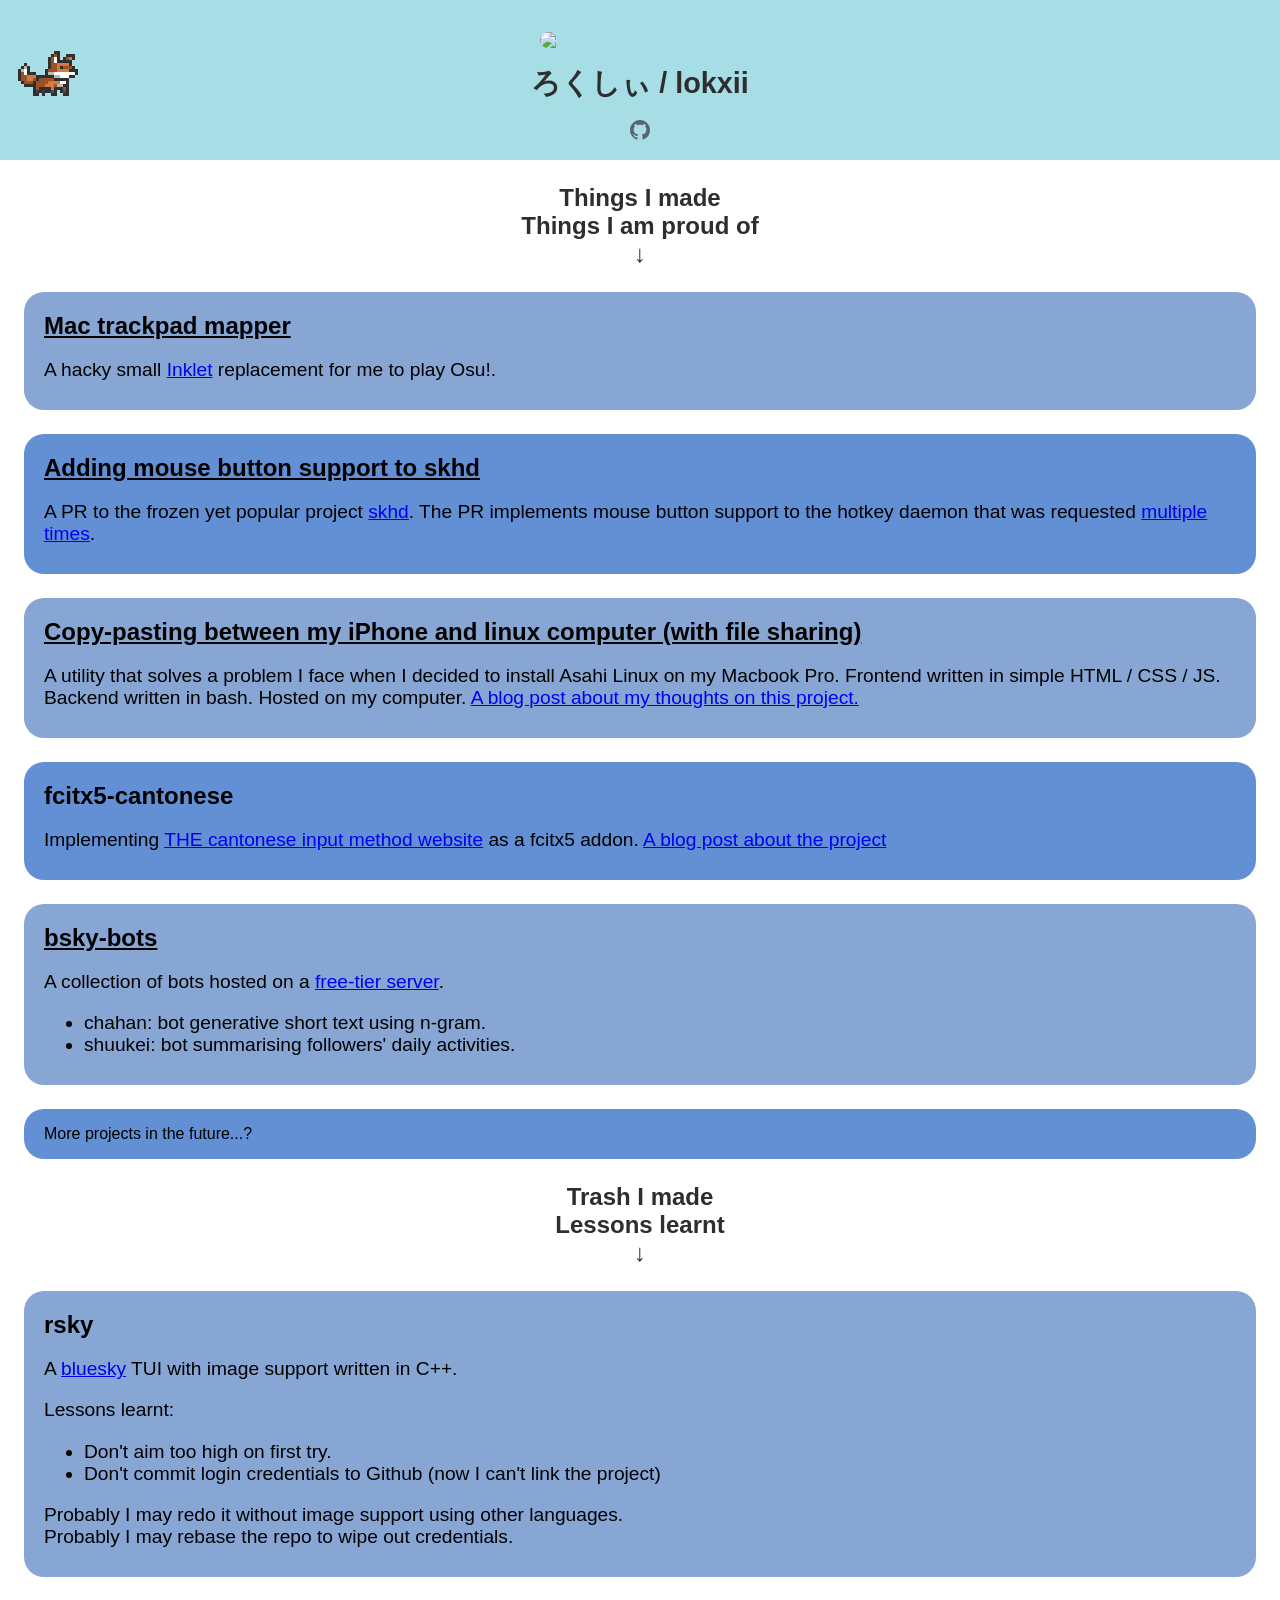
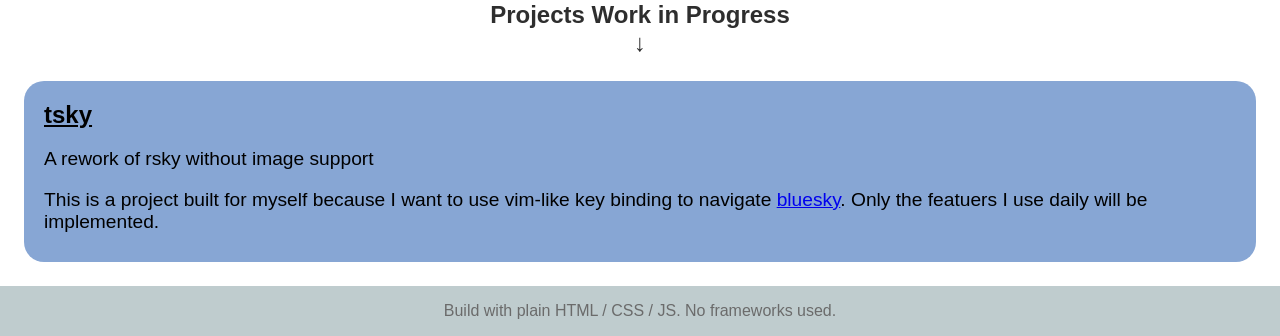
==== index.html @ e447f25f "Add tsky link" ====
<!DOCTYPE html>
<html>
    <head>
        <title>ろくしぃ / lokxii</title>
        <meta property="og:title" content="lokxii">
        <meta property="og:type" content="website">
        <meta property="og:description" content="lokxii's list of projects">
        <meta property="og:image" content="https://cdn.bsky.app/img/avatar/plain/did:plc:p7gnw6dyxzd2m5tmy7ucpiut/bafkreicsuh2fsib3nonn4drvjouxgmm6efewjtec6oaddzeaejnb7xpefa@jpeg">
        <meta property="og:image:alt" content="lokxii">
        <meta property="og:image:width" content="1000">
        <meta property="og:image:height" content="1000">
        <link rel="icon" href="https://cdn.bsky.app/img/avatar/plain/did:plc:p7gnw6dyxzd2m5tmy7ucpiut/bafkreicsuh2fsib3nonn4drvjouxgmm6efewjtec6oaddzeaejnb7xpefa@jpeg">
        <style>
        body {
            font-family: 'Hiragino Kaku Gothic ProN', 'ヒラギノ角ゴ ProN W3', sans-serif;
            margin: 0;
        }
        .fox-animation {
            position: fixed;
            top: 0;
            left: 0;
            z-index: 1;
        }
        .top-container {
            background: #a7dee5;
            text-align: center;
            position: relative;
            padding: 1em 1em;
        }
        .top-container > img {
            border-radius: 500rem;
            display: block;
            width: 200px;
            margin: 1em;
            margin-left: auto;
            margin-right: auto;
        }
        .top-container-name {
            margin: 0;
            font-size: 1.8em;
            font-weight: bold;
            color: #2E2E2E;
        }
        .top-container-name > p {
            margin: 0;
        }
        .top-container-link-icons {
            padding-top: 1em;
        }

        .main-container {
            margin: 0;
        }
        .main-container-title {
            text-align: center;
            font-size: 1.5em;
            font-weight: bold;
            margin: 1em;
            padding-bottom: 0;
            color: #2E2E2E;
        }
        .main-container-projects-container {
            background: #87A6D4;
            border-radius: 1.25em;
            margin: 1.5em;
        }
        .main-container-projects-container-alt {
            background: #6390D4;
            border-radius: 1.25em;
            margin: 1.5em;
        }
        .main-container-projects-container-name {
            font-size: 1.5em;
            font-weight: bold;
            padding: 20px;
            padding-bottom: 0;
        }
        .main-container-projects-container-name > a {
            color: black;
        }
        .main-container-projects-container-content {
            font-size: 1.2em;
            padding-left: 20px;
            padding-bottom: 0.5em;
        }

        .main-container-projects-last {
            padding: 1em;
            padding-left: 20px;
        }

        .bottom-container {
            background: #BFCCCE;
            text-align: center;
            position: relative;
            padding: 1em 1em;
        }
        .bottom-container-content {
            color: #6B6B6B;
        }
        </style>
    </head>

    <body>
        <canvas width="96" height="96" class="fox-animation"></canvas>
        <div class="top-container">
            <img src="https://cdn.bsky.app/img/avatar/plain/did:plc:p7gnw6dyxzd2m5tmy7ucpiut/bafkreicsuh2fsib3nonn4drvjouxgmm6efewjtec6oaddzeaejnb7xpefa@jpeg">
            <div class="top-container-name"><p>ろくしぃ / lokxii</p></div>
            <div class="top-container-link-icons">
                <a href="https://github.com/lokxii">
                    <svg xmlns="http://www.w3.org/2000/svg" height="20" viewBox="0 0 16 16" width="20" aria-hidden="true">
                        <path fill="#59636e" d="M8 0C3.58 0 0 3.58 0 8c0 3.54 2.29 6.53 5.47 7.59.4.07.55-.17.55-.38 0-.19-.01-.82-.01-1.49-2.01.37-2.53-.49-2.69-.94-.09-.23-.48-.94-.82-1.13-.28-.15-.68-.52-.01-.53.63-.01 1.08.58 1.23.82.72 1.21 1.87.87 2.33.66.07-.52.28-.87.51-1.07-1.78-.2-3.64-.89-3.64-3.95 0-.87.31-1.59.82-2.15-.08-.2-.36-1.02.08-2.12 0 0 .67-.21 2.2.82.64-.18 1.32-.27 2-.27.68 0 1.36.09 2 .27 1.53-1.04 2.2-.82 2.2-.82.44 1.1.16 1.92.08 2.12.51.56.82 1.27.82 2.15 0 3.07-1.87 3.75-3.65 3.95.29.25.54.73.54 1.48 0 1.07-.01 1.93-.01 2.2 0 .21.15.46.55.38A8.013 8.013 0 0016 8c0-4.42-3.58-8-8-8z"></path>
                    </svg>
                </a>
            </div>
        </div>
        <div class="main-container">
            <div class="main-container-title">Things I made<br>Things I am proud of<br>↓</div>
            <div class="main-container-projects">

                <div class="main-container-projects-container">
                    <div class="main-container-projects-container-name">
                        <a href="https://github.com/lokxii/Mac-trackpad-mapper">
                            Mac trackpad mapper
                        </a>
                    </div>
                    <div class="main-container-projects-container-content">
                        <p>
                            A hacky small <a href="https://tenonedesign.com/inklet.php">Inklet</a> replacement for me to play Osu!.
                        </p>
                    </div>
                </div>

                <div class="main-container-projects-container-alt">
                    <div class="main-container-projects-container-name">
                        <a href="https://github.com/koekeishiya/skhd/pull/269">
                            Adding mouse button support to skhd
                        </a>
                    </div>
                    <div class="main-container-projects-container-content">
                        <p>
                            A PR to the frozen yet popular project <a href="https://github.com/koekeishiya/skhd">skhd</a>. The PR implements mouse button support to the hotkey daemon that was requested <a href="https://github.com/koekeishiya/skhd/issues/195">multiple</a> <a href="https://github.com/koekeishiya/skhd/issues/245">times</a>.
                        </p>
                    </div>
                </div>

                <div class="main-container-projects-container">
                    <div class="main-container-projects-container-name">
                        <a href="https://github.com/lokxii/clipboard-server">
                            Copy-pasting between my iPhone and linux computer (with file sharing)
                        </a>
                    </div>
                    <div class="main-container-projects-container-content">
                        <p>
                            A utility that solves a problem I face when I decided to install Asahi Linux on my Macbook Pro. Frontend written in simple HTML / CSS / JS. Backend written in bash. Hosted on my computer. <a href="https://whtwnd.com/lokxii.bsky.social/entries/HTTP%20server%20in%20bash">A blog post about my thoughts on this project.</a>
                        </p>
                    </div>
                </div>

                <div class="main-container-projects-container-alt">
                    <div class="main-container-projects-container-name">
                        fcitx5-cantonese
                    </div>
                    <div class="main-container-projects-container-content">
                        <p>
                            Implementing <a href="https://www.cantoneseinput.com/?lang=en">THE cantonese input method website</a> as a fcitx5 addon.
                            <a href="https://whtwnd.com/lokxii.bsky.social/entries/Writing%20a%20Cantonese%20input%20method%20add-on%20for%20fcitx5">
                                A blog post about the project
                            </a>
                        </p>
                    </div>
                </div>

                <div class="main-container-projects-container">
                    <div class="main-container-projects-container-name">
                        <a href="https://github.com/lokxii/bsky_bots">
                            bsky-bots
                        </a>
                    </div>
                    <div class="main-container-projects-container-content">
                        <p>
                            A collection of bots hosted on a <a href="https://render.com/">free-tier server</a>.
                        </p>
                        <ul>
                            <li>chahan: bot generative short text using n-gram.</li>
                            <li>shuukei: bot summarising followers' daily activities.</li>
                        </ul>
                    </div>
                </div>

                <div class="main-container-projects-container-alt">
                    <div class="main-container-projects-last">
                        More projects in the future...?
                    </div>
                </div>

            </div>

            <div class="main-container-title">Trash I made<br>Lessons learnt<br>↓</div>
            <div class="main-container-projects">

                <div class="main-container-projects">
                    <div class="main-container-projects-container">
                        <div class="main-container-projects-container-name">
                            rsky
                        </div>
                        <div class="main-container-projects-container-content">
                            <p>
                                A <a href="https://bsky.app/">bluesky</a> TUI with image support written in C++.
                            </p>
                            <p>Lessons learnt:</p>
                            <ul>
                                <li>Don't aim too high on first try.</li>
                                <li>Don't commit login credentials to Github (now I can't link the project)</li>
                            </ul>
                            <p>
                                Probably I may redo it without image support using other languages.<br>
                                Probably I may rebase the repo to wipe out credentials.
                            </p>
                        </div>
                    </div>
                </div>

            </div>

            <div class="main-container-title">Projects Work in Progress<br>↓</br></div>
            <div class="main-container-projects">

                <div class="main-container-projects">
                    <div class="main-container-projects-container">
                        <div class="main-container-projects-container-name">
                            <a href="https://github.com/lokxii/tsky">
                                tsky
                            </a>
                        </div>
                        <div class="main-container-projects-container-content">
                            <p>
                                A rework of rsky without image support
                            </p>
                            <p>
                                This is a project built for myself because I want to use vim-like key binding to navigate <a href="https://bsky.app/">bluesky</a>.
                                Only the featuers I use daily will be implemented.
                            </p>
                        </div>
                    </div>
                </div>

            </div>
        </div>

        <div class="bottom-container">
            <div class="bottom-container-content">
                Build with plain HTML / CSS / JS. No frameworks used.
            </div>
        </div>

        <script src="fox.js"></script>
    </body>
</html>
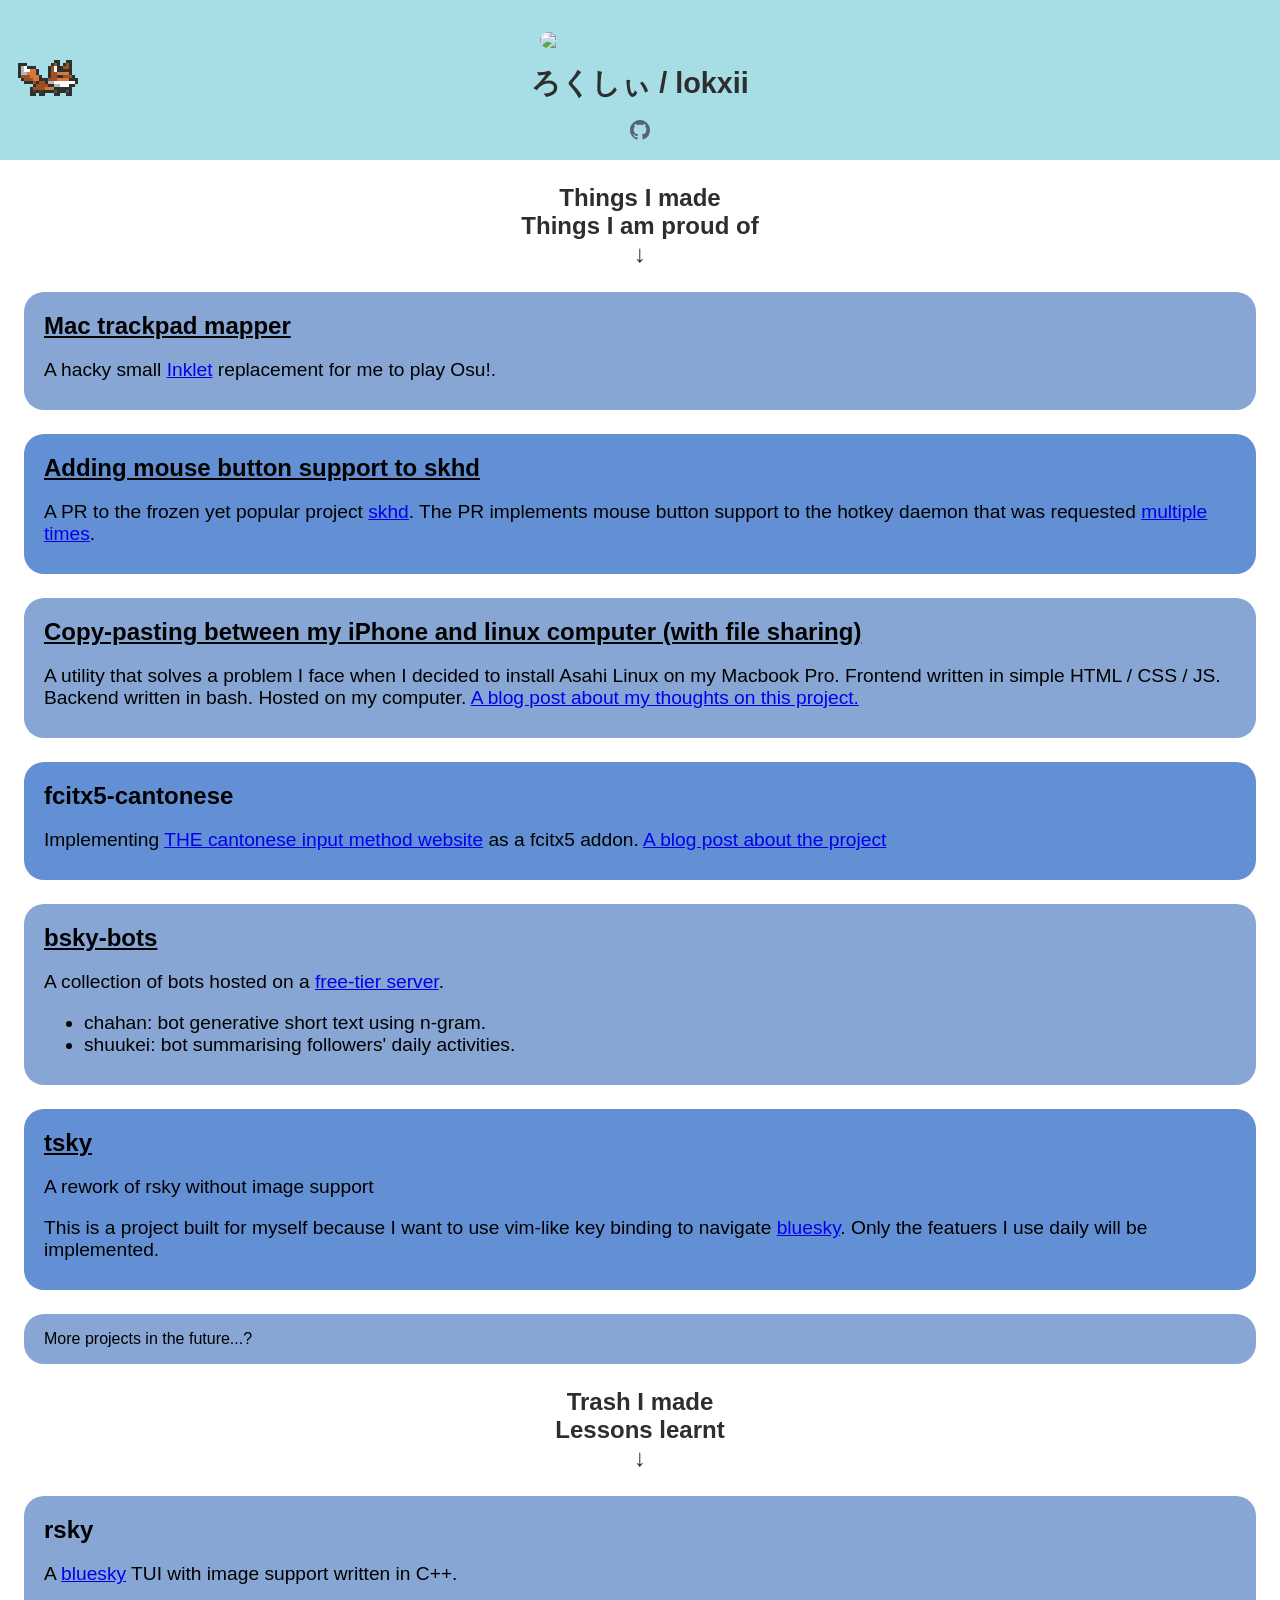
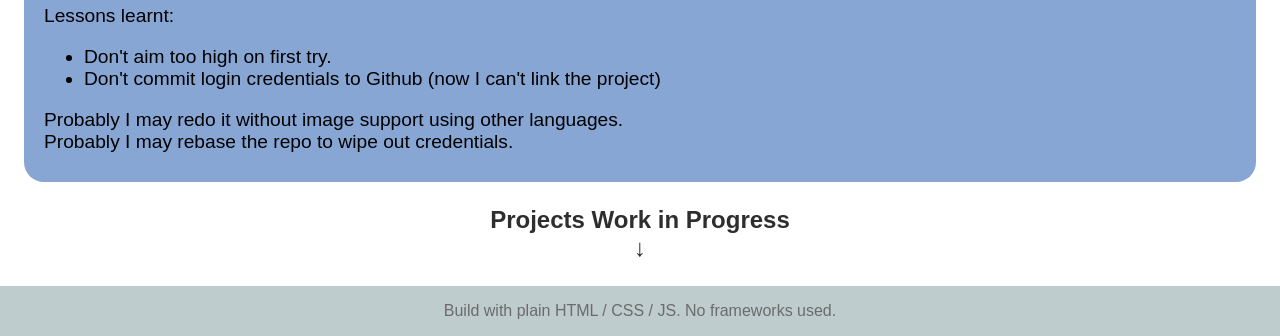
==== commit e83ae9ba: "Update tsky status" ====
--- a/index.html
+++ b/index.html
@@ -189,6 +189,23 @@
                 </div>
 
                 <div class="main-container-projects-container-alt">
+                    <div class="main-container-projects-container-name">
+                        <a href="https://github.com/lokxii/tsky">
+                            tsky
+                        </a>
+                    </div>
+                    <div class="main-container-projects-container-content">
+                        <p>
+                            A rework of rsky without image support
+                        </p>
+                        <p>
+                            This is a project built for myself because I want to use vim-like key binding to navigate <a href="https://bsky.app/">bluesky</a>.
+                            Only the featuers I use daily will be implemented.
+                        </p>
+                    </div>
+                </div>
+
+                <div class="main-container-projects-container">
                     <div class="main-container-projects-last">
                         More projects in the future...?
                     </div>
@@ -199,25 +216,23 @@
             <div class="main-container-title">Trash I made<br>Lessons learnt<br>↓</div>
             <div class="main-container-projects">
 
-                <div class="main-container-projects">
-                    <div class="main-container-projects-container">
-                        <div class="main-container-projects-container-name">
-                            rsky
-                        </div>
-                        <div class="main-container-projects-container-content">
-                            <p>
-                                A <a href="https://bsky.app/">bluesky</a> TUI with image support written in C++.
-                            </p>
-                            <p>Lessons learnt:</p>
-                            <ul>
-                                <li>Don't aim too high on first try.</li>
-                                <li>Don't commit login credentials to Github (now I can't link the project)</li>
-                            </ul>
-                            <p>
-                                Probably I may redo it without image support using other languages.<br>
-                                Probably I may rebase the repo to wipe out credentials.
-                            </p>
-                        </div>
+                <div class="main-container-projects-container">
+                    <div class="main-container-projects-container-name">
+                        rsky
+                    </div>
+                    <div class="main-container-projects-container-content">
+                        <p>
+                            A <a href="https://bsky.app/">bluesky</a> TUI with image support written in C++.
+                        </p>
+                        <p>Lessons learnt:</p>
+                        <ul>
+                            <li>Don't aim too high on first try.</li>
+                            <li>Don't commit login credentials to Github (now I can't link the project)</li>
+                        </ul>
+                        <p>
+                            Probably I may redo it without image support using other languages.<br>
+                            Probably I may rebase the repo to wipe out credentials.
+                        </p>
                     </div>
                 </div>
 
@@ -225,26 +240,6 @@
 
             <div class="main-container-title">Projects Work in Progress<br>↓</br></div>
             <div class="main-container-projects">
-
-                <div class="main-container-projects">
-                    <div class="main-container-projects-container">
-                        <div class="main-container-projects-container-name">
-                            <a href="https://github.com/lokxii/tsky">
-                                tsky
-                            </a>
-                        </div>
-                        <div class="main-container-projects-container-content">
-                            <p>
-                                A rework of rsky without image support
-                            </p>
-                            <p>
-                                This is a project built for myself because I want to use vim-like key binding to navigate <a href="https://bsky.app/">bluesky</a>.
-                                Only the featuers I use daily will be implemented.
-                            </p>
-                        </div>
-                    </div>
-                </div>
-
             </div>
         </div>
 
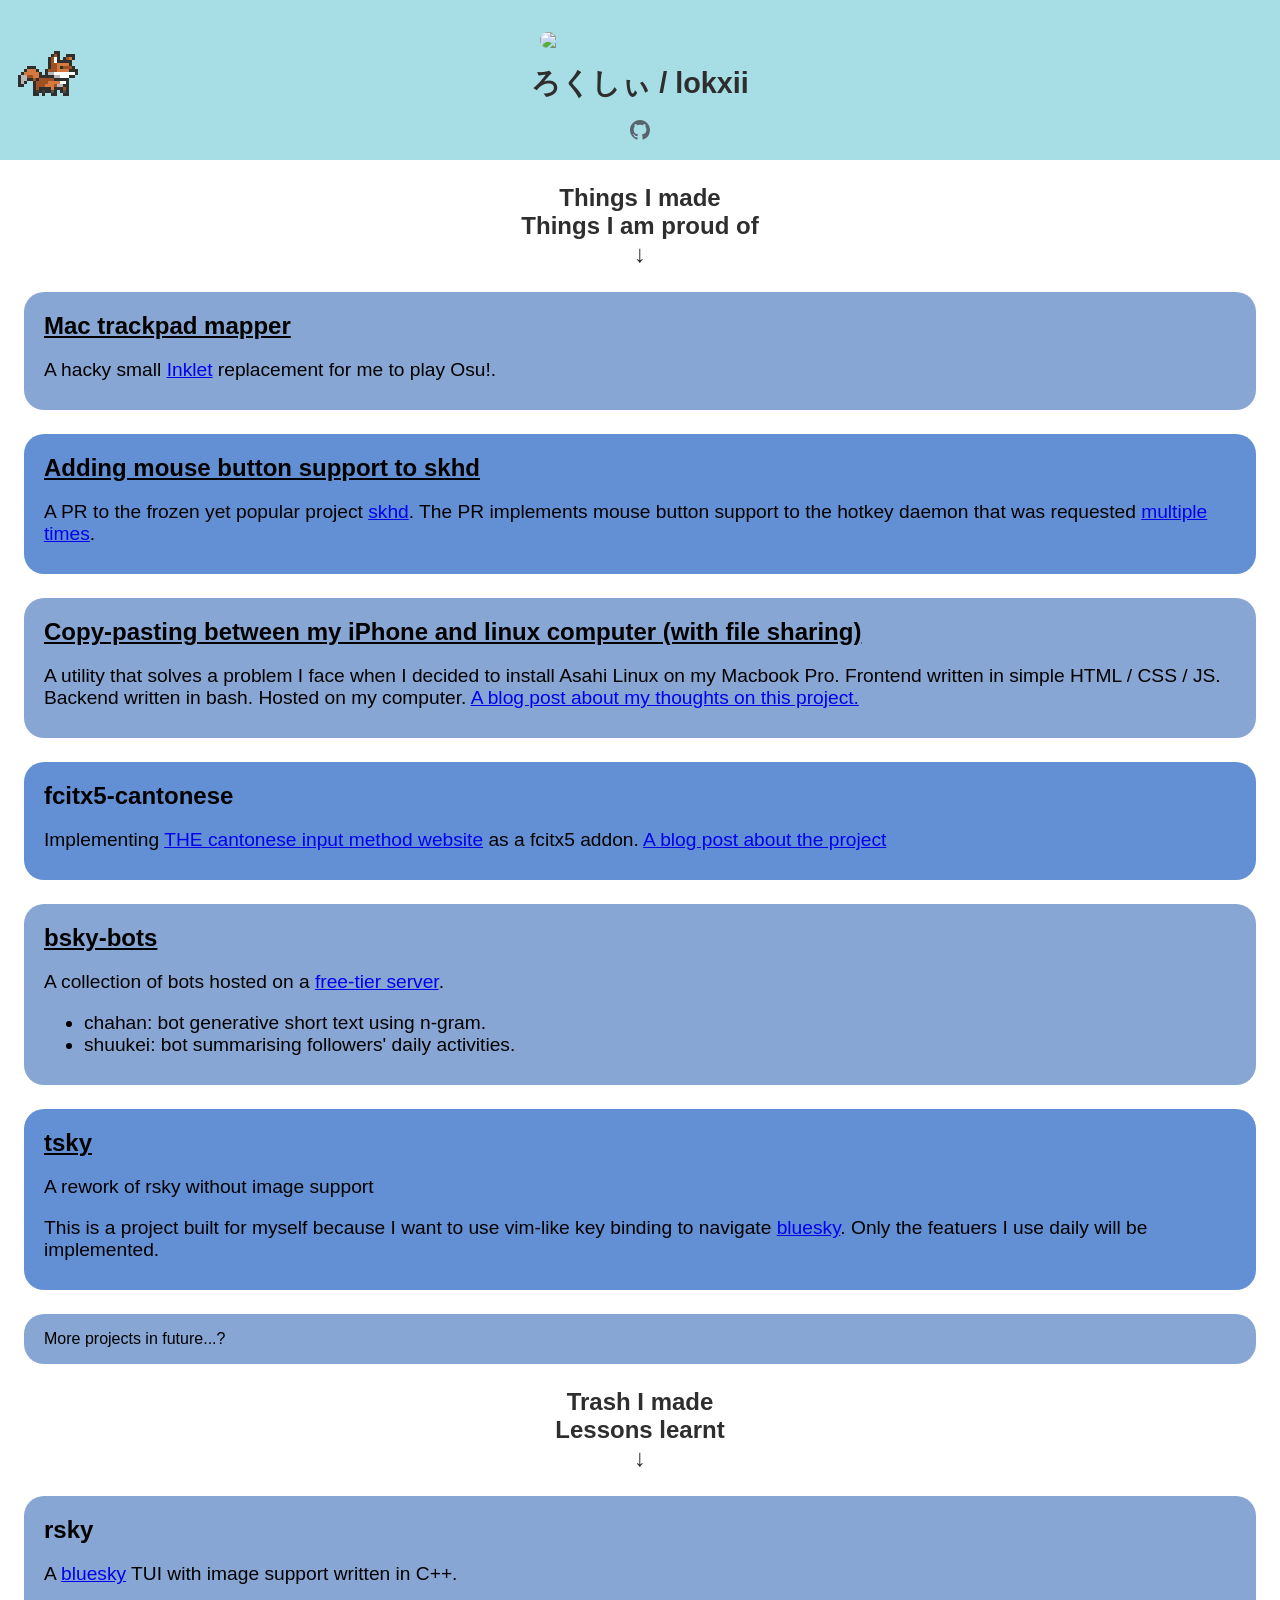
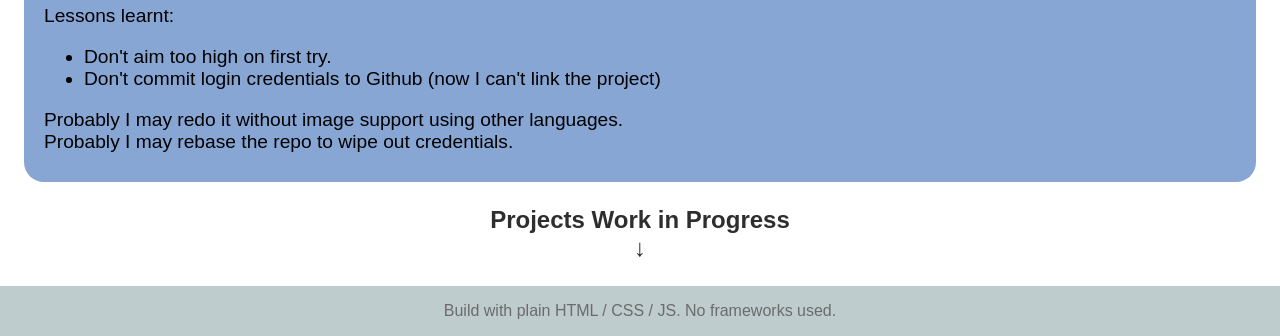
==== commit 931ca755: "Update" ====
--- a/index.html
+++ b/index.html
@@ -207,7 +207,7 @@
 
                 <div class="main-container-projects-container">
                     <div class="main-container-projects-last">
-                        More projects in the future...?
+                        More projects in future...?
                     </div>
                 </div>
 
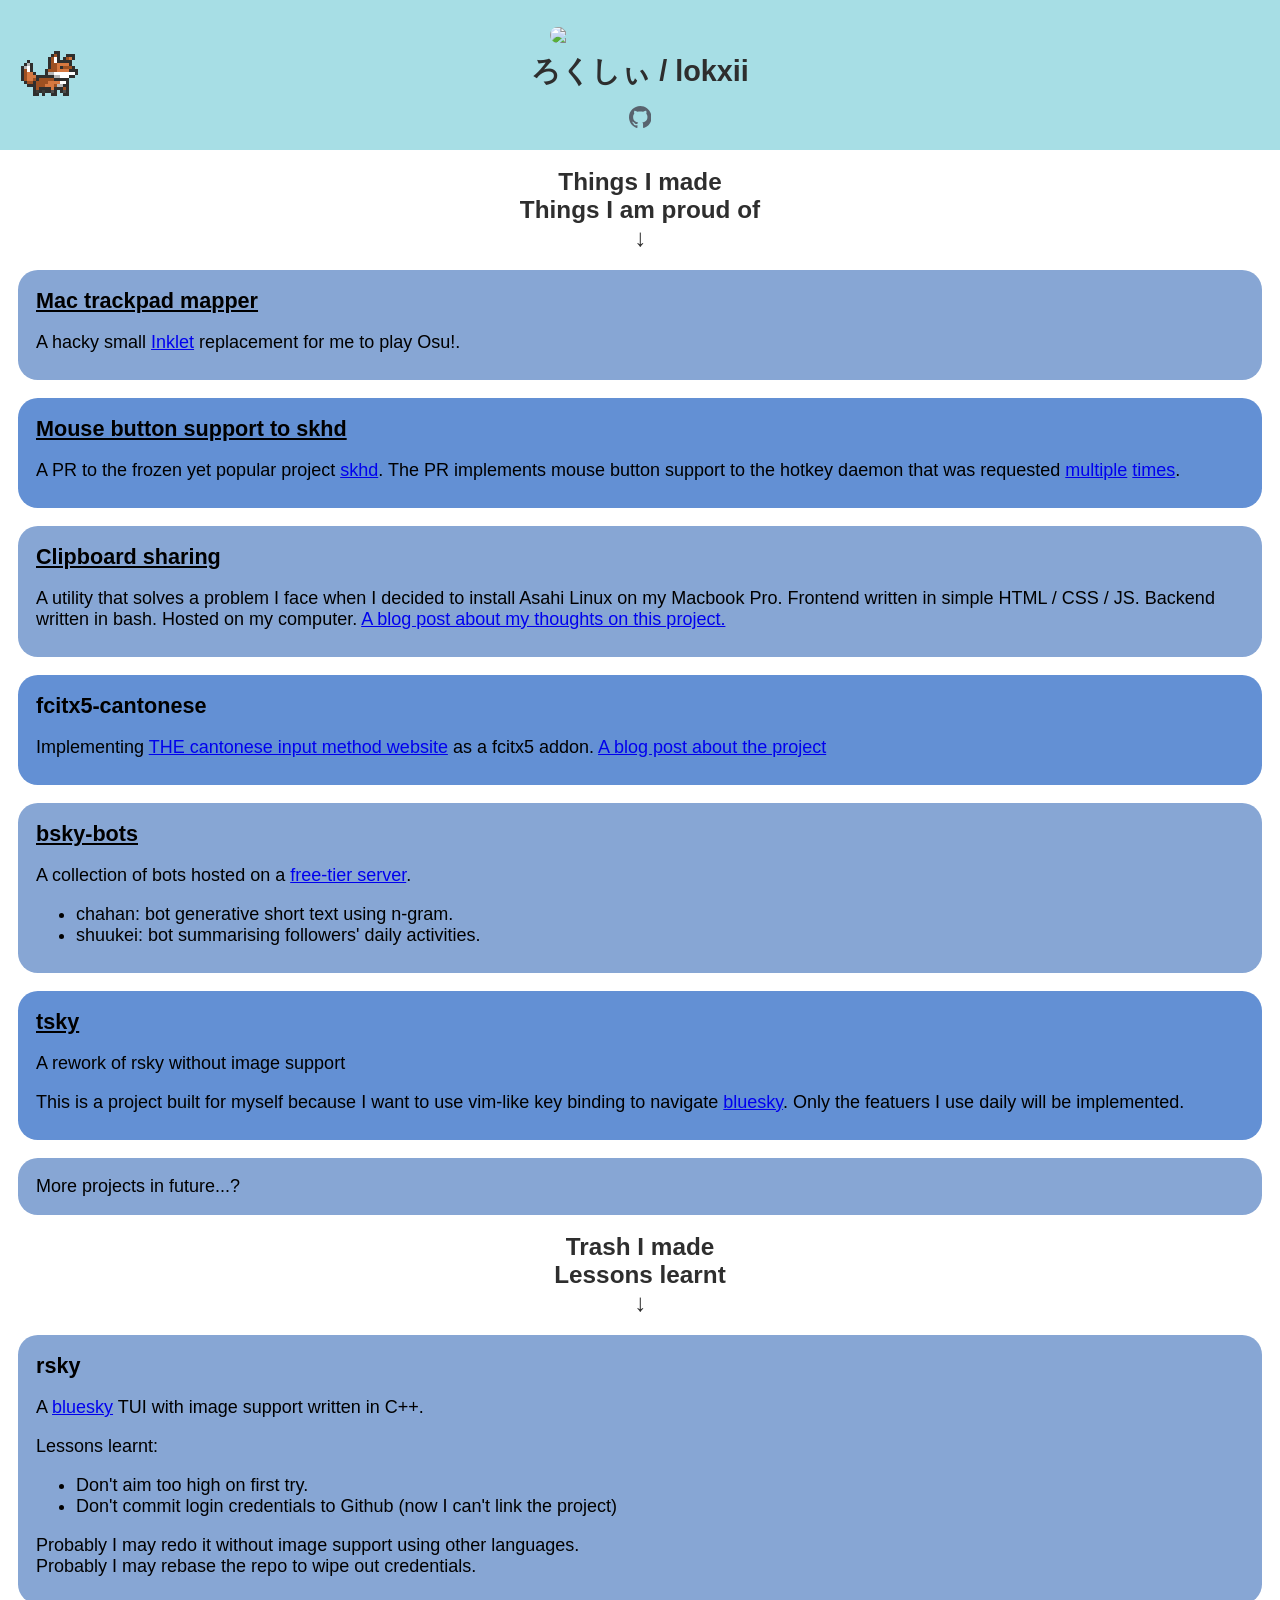
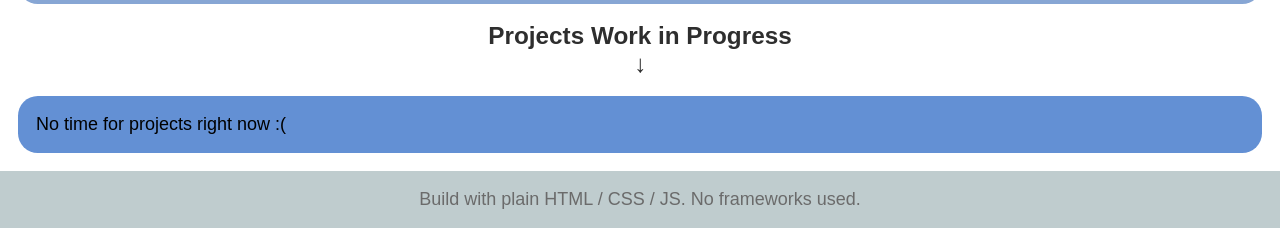
==== commit 03d46646: "Rework CSS; small updates" ====
--- a/index.html
+++ b/index.html
@@ -25,19 +25,19 @@
             background: #a7dee5;
             text-align: center;
             position: relative;
-            padding: 1em 1em;
+            padding: 2vh 2vh;
         }
         .top-container > img {
             border-radius: 500rem;
             display: block;
-            width: 200px;
-            margin: 1em;
+            width: 20vh;
+            margin: 1vh;
             margin-left: auto;
             margin-right: auto;
         }
         .top-container-name {
             margin: 0;
-            font-size: 1.8em;
+            font-size: 3.2vh;
             font-weight: bold;
             color: #2E2E2E;
         }
@@ -45,7 +45,7 @@
             margin: 0;
         }
         .top-container-link-icons {
-            padding-top: 1em;
+            padding-top: 1.5vh;
         }
 
         .main-container {
@@ -53,50 +53,50 @@
         }
         .main-container-title {
             text-align: center;
-            font-size: 1.5em;
+            font-size: 2.7vh;
             font-weight: bold;
-            margin: 1em;
+            margin: 2vh;
             padding-bottom: 0;
             color: #2E2E2E;
         }
         .main-container-projects-container {
             background: #87A6D4;
-            border-radius: 1.25em;
-            margin: 1.5em;
+            border-radius: 2.2vh;
+            margin: 2vh;
         }
         .main-container-projects-container-alt {
             background: #6390D4;
-            border-radius: 1.25em;
-            margin: 1.5em;
+            border-radius: 2.2vh;
+            margin: 2vh;
         }
         .main-container-projects-container-name {
-            font-size: 1.5em;
+            font-size: 2.4vh;
             font-weight: bold;
-            padding: 20px;
+            padding: 2vh;
             padding-bottom: 0;
         }
         .main-container-projects-container-name > a {
             color: black;
         }
         .main-container-projects-container-content {
-            font-size: 1.2em;
-            padding-left: 20px;
-            padding-bottom: 0.5em;
+            font-size: 2vh;
+            padding: 0 2vh 1vh 2vh;
         }
 
         .main-container-projects-last {
-            padding: 1em;
-            padding-left: 20px;
+            font-size: 2vh;
+            padding: 2vh;
         }
 
         .bottom-container {
             background: #BFCCCE;
             text-align: center;
             position: relative;
-            padding: 1em 1em;
+            padding: 2vh 2vh;
         }
         .bottom-container-content {
             color: #6B6B6B;
+            font-size: 2vh;
         }
         </style>
     </head>
@@ -108,7 +108,7 @@
             <div class="top-container-name"><p>ろくしぃ / lokxii</p></div>
             <div class="top-container-link-icons">
                 <a href="https://github.com/lokxii">
-                    <svg xmlns="http://www.w3.org/2000/svg" height="20" viewBox="0 0 16 16" width="20" aria-hidden="true">
+                    <svg xmlns="http://www.w3.org/2000/svg" height="2.5vh" viewBox="0 0 16 16" width="2.5vh" aria-hidden="true">
                         <path fill="#59636e" d="M8 0C3.58 0 0 3.58 0 8c0 3.54 2.29 6.53 5.47 7.59.4.07.55-.17.55-.38 0-.19-.01-.82-.01-1.49-2.01.37-2.53-.49-2.69-.94-.09-.23-.48-.94-.82-1.13-.28-.15-.68-.52-.01-.53.63-.01 1.08.58 1.23.82.72 1.21 1.87.87 2.33.66.07-.52.28-.87.51-1.07-1.78-.2-3.64-.89-3.64-3.95 0-.87.31-1.59.82-2.15-.08-.2-.36-1.02.08-2.12 0 0 .67-.21 2.2.82.64-.18 1.32-.27 2-.27.68 0 1.36.09 2 .27 1.53-1.04 2.2-.82 2.2-.82.44 1.1.16 1.92.08 2.12.51.56.82 1.27.82 2.15 0 3.07-1.87 3.75-3.65 3.95.29.25.54.73.54 1.48 0 1.07-.01 1.93-.01 2.2 0 .21.15.46.55.38A8.013 8.013 0 0016 8c0-4.42-3.58-8-8-8z"></path>
                     </svg>
                 </a>
@@ -134,7 +134,7 @@
                 <div class="main-container-projects-container-alt">
                     <div class="main-container-projects-container-name">
                         <a href="https://github.com/koekeishiya/skhd/pull/269">
-                            Adding mouse button support to skhd
+                            Mouse button support to skhd
                         </a>
                     </div>
                     <div class="main-container-projects-container-content">
@@ -147,7 +147,7 @@
                 <div class="main-container-projects-container">
                     <div class="main-container-projects-container-name">
                         <a href="https://github.com/lokxii/clipboard-server">
-                            Copy-pasting between my iPhone and linux computer (with file sharing)
+                            Clipboard sharing
                         </a>
                     </div>
                     <div class="main-container-projects-container-content">
@@ -240,6 +240,13 @@
 
             <div class="main-container-title">Projects Work in Progress<br>↓</br></div>
             <div class="main-container-projects">
+
+                <div class="main-container-projects-container-alt">
+                    <div class="main-container-projects-last">
+                        No time for projects right now :(
+                    </div>
+                </div>
+
             </div>
         </div>
 
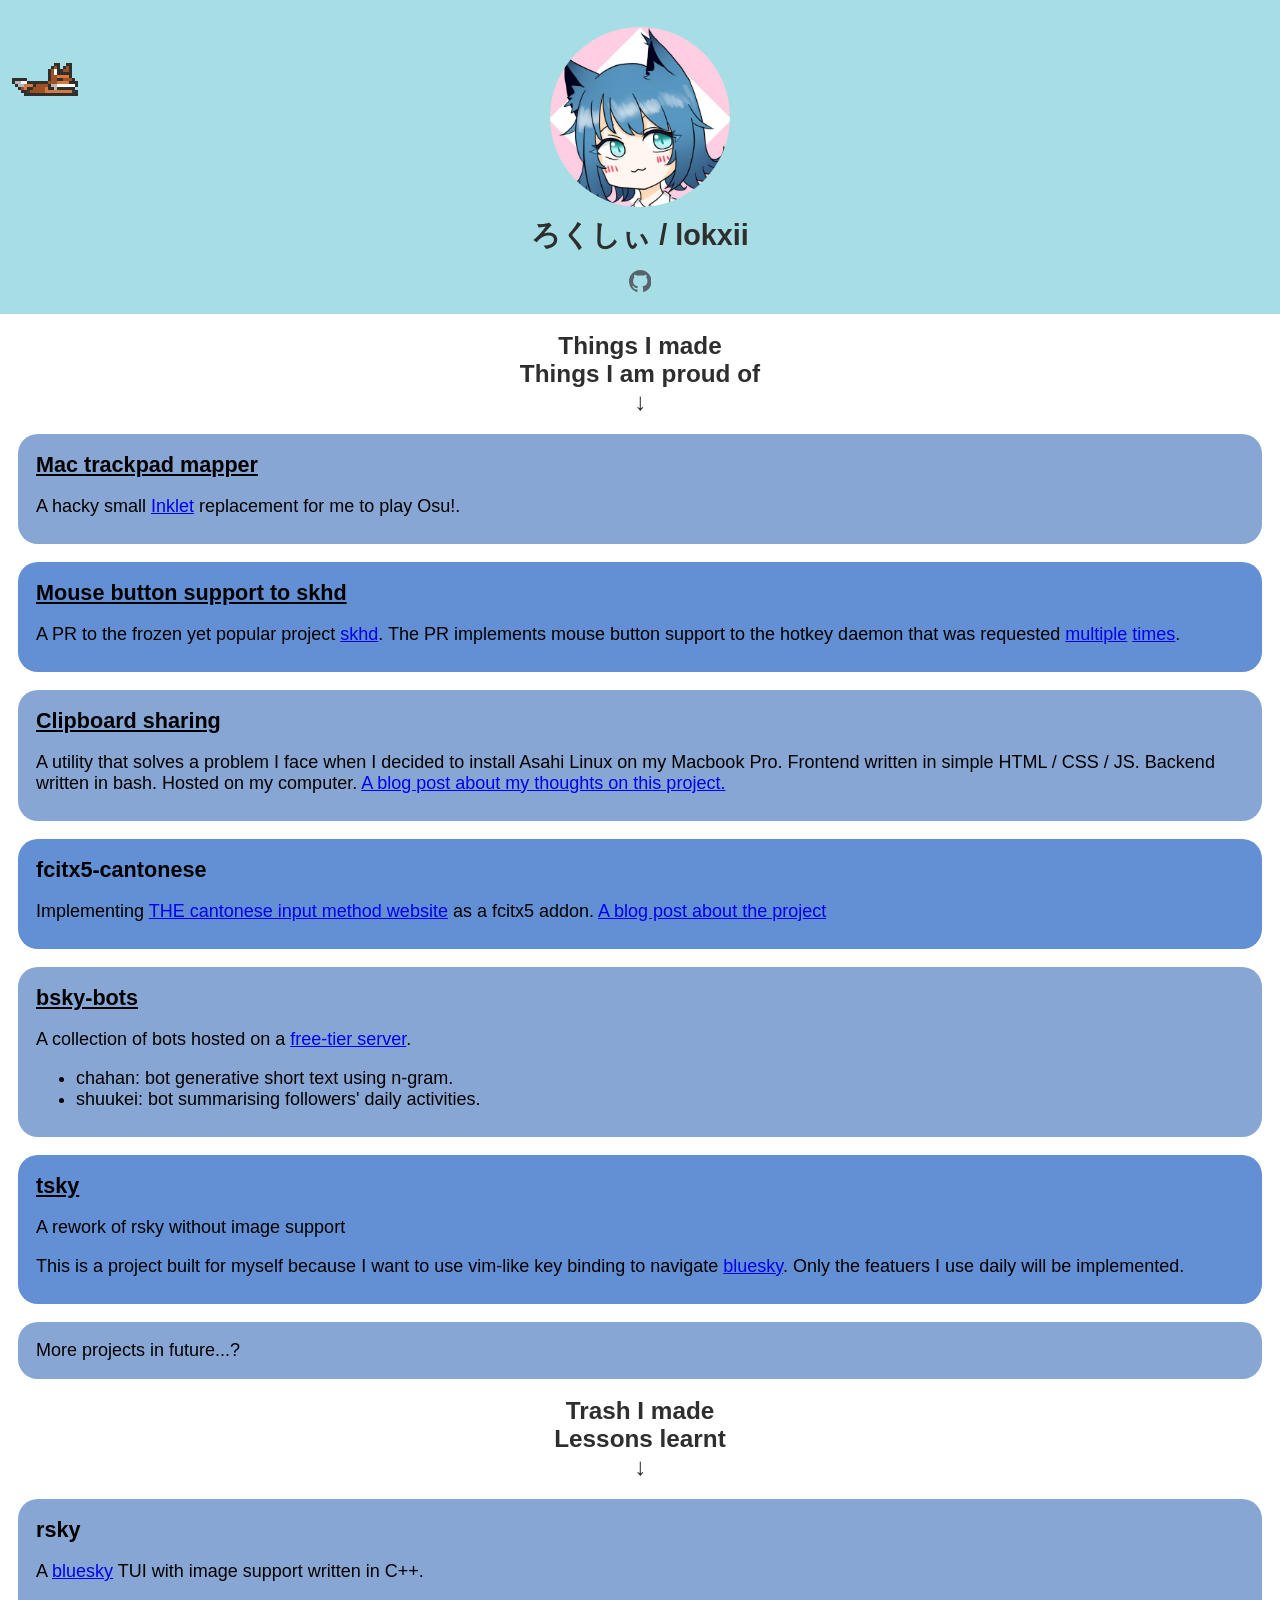
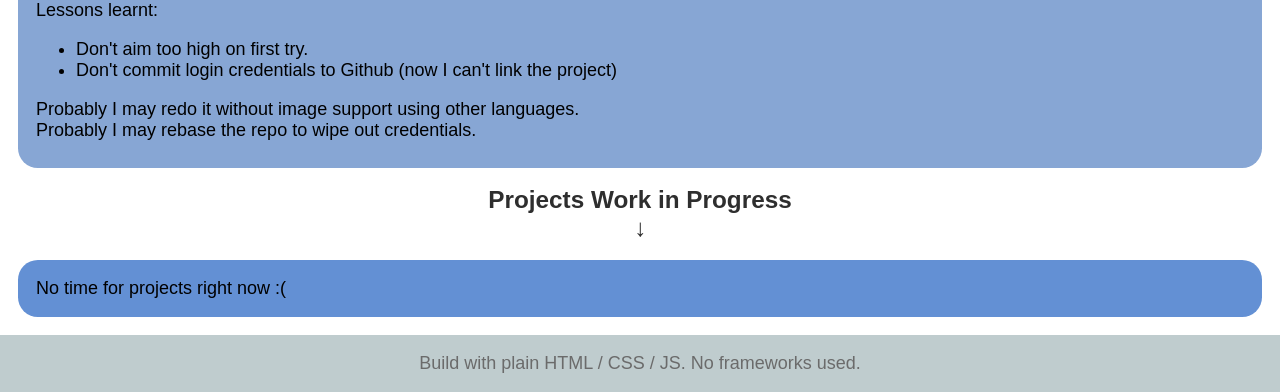
==== commit f409bb94: "Use local image" ====
--- a/index.html
+++ b/index.html
@@ -2,14 +2,16 @@
 <html>
     <head>
         <title>ろくしぃ / lokxii</title>
+        <meta content="text/html;charset=utf-8" http-equiv="Content-Type">
+        <meta content="utf-8" http-equiv="encoding">
         <meta property="og:title" content="lokxii">
         <meta property="og:type" content="website">
         <meta property="og:description" content="lokxii's list of projects">
-        <meta property="og:image" content="https://cdn.bsky.app/img/avatar/plain/did:plc:p7gnw6dyxzd2m5tmy7ucpiut/bafkreicsuh2fsib3nonn4drvjouxgmm6efewjtec6oaddzeaejnb7xpefa@jpeg">
+        <meta property="og:image" content="/assets/icon.jpeg">
         <meta property="og:image:alt" content="lokxii">
         <meta property="og:image:width" content="1000">
         <meta property="og:image:height" content="1000">
-        <link rel="icon" href="https://cdn.bsky.app/img/avatar/plain/did:plc:p7gnw6dyxzd2m5tmy7ucpiut/bafkreicsuh2fsib3nonn4drvjouxgmm6efewjtec6oaddzeaejnb7xpefa@jpeg">
+        <link rel="icon" href="/assets/icon.jpeg">
         <style>
         body {
             font-family: 'Hiragino Kaku Gothic ProN', 'ヒラギノ角ゴ ProN W3', sans-serif;
@@ -104,7 +106,7 @@
     <body>
         <canvas width="96" height="96" class="fox-animation"></canvas>
         <div class="top-container">
-            <img src="https://cdn.bsky.app/img/avatar/plain/did:plc:p7gnw6dyxzd2m5tmy7ucpiut/bafkreicsuh2fsib3nonn4drvjouxgmm6efewjtec6oaddzeaejnb7xpefa@jpeg">
+            <img src="/assets/icon.jpeg">
             <div class="top-container-name"><p>ろくしぃ / lokxii</p></div>
             <div class="top-container-link-icons">
                 <a href="https://github.com/lokxii">
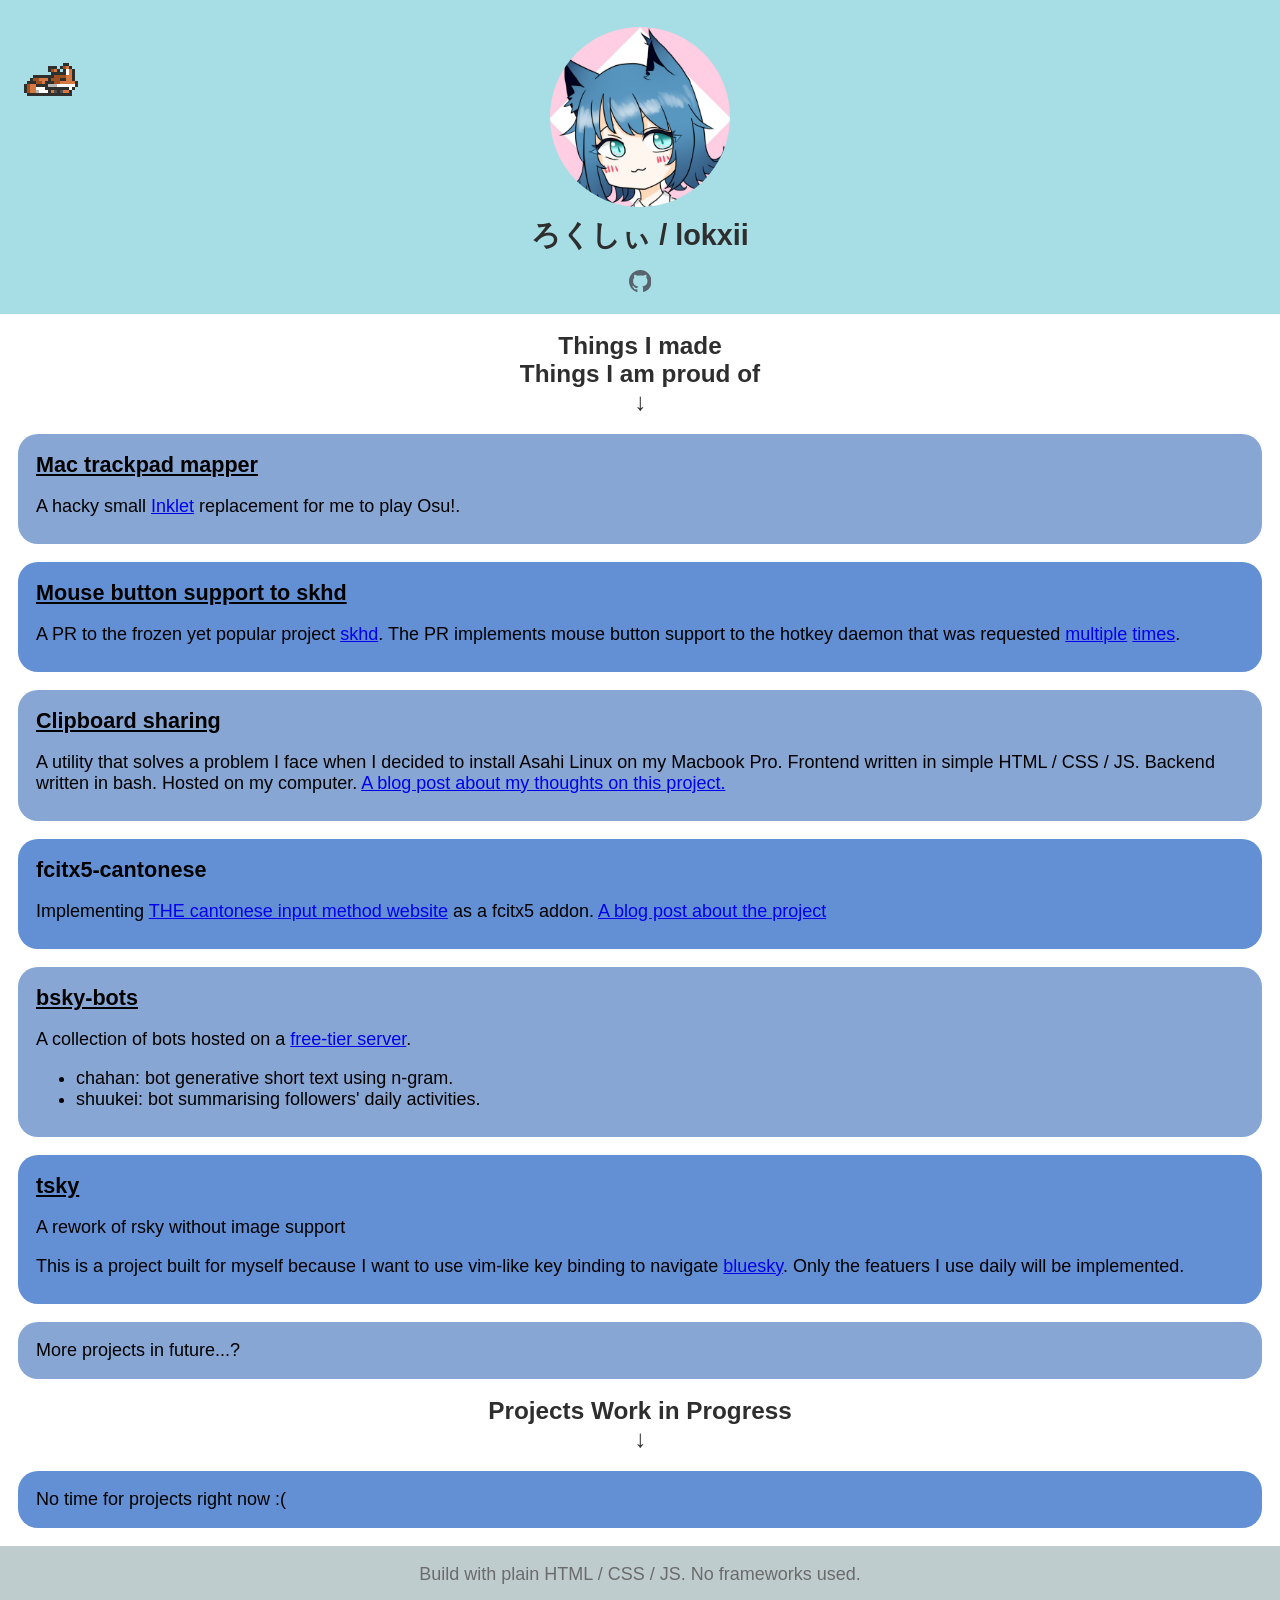
==== commit 2f9f8ade: "Remove trash section" ====
--- a/index.html
+++ b/index.html
@@ -215,31 +215,6 @@
 
             </div>
 
-            <div class="main-container-title">Trash I made<br>Lessons learnt<br>↓</div>
-            <div class="main-container-projects">
-
-                <div class="main-container-projects-container">
-                    <div class="main-container-projects-container-name">
-                        rsky
-                    </div>
-                    <div class="main-container-projects-container-content">
-                        <p>
-                            A <a href="https://bsky.app/">bluesky</a> TUI with image support written in C++.
-                        </p>
-                        <p>Lessons learnt:</p>
-                        <ul>
-                            <li>Don't aim too high on first try.</li>
-                            <li>Don't commit login credentials to Github (now I can't link the project)</li>
-                        </ul>
-                        <p>
-                            Probably I may redo it without image support using other languages.<br>
-                            Probably I may rebase the repo to wipe out credentials.
-                        </p>
-                    </div>
-                </div>
-
-            </div>
-
             <div class="main-container-title">Projects Work in Progress<br>↓</br></div>
             <div class="main-container-projects">
 
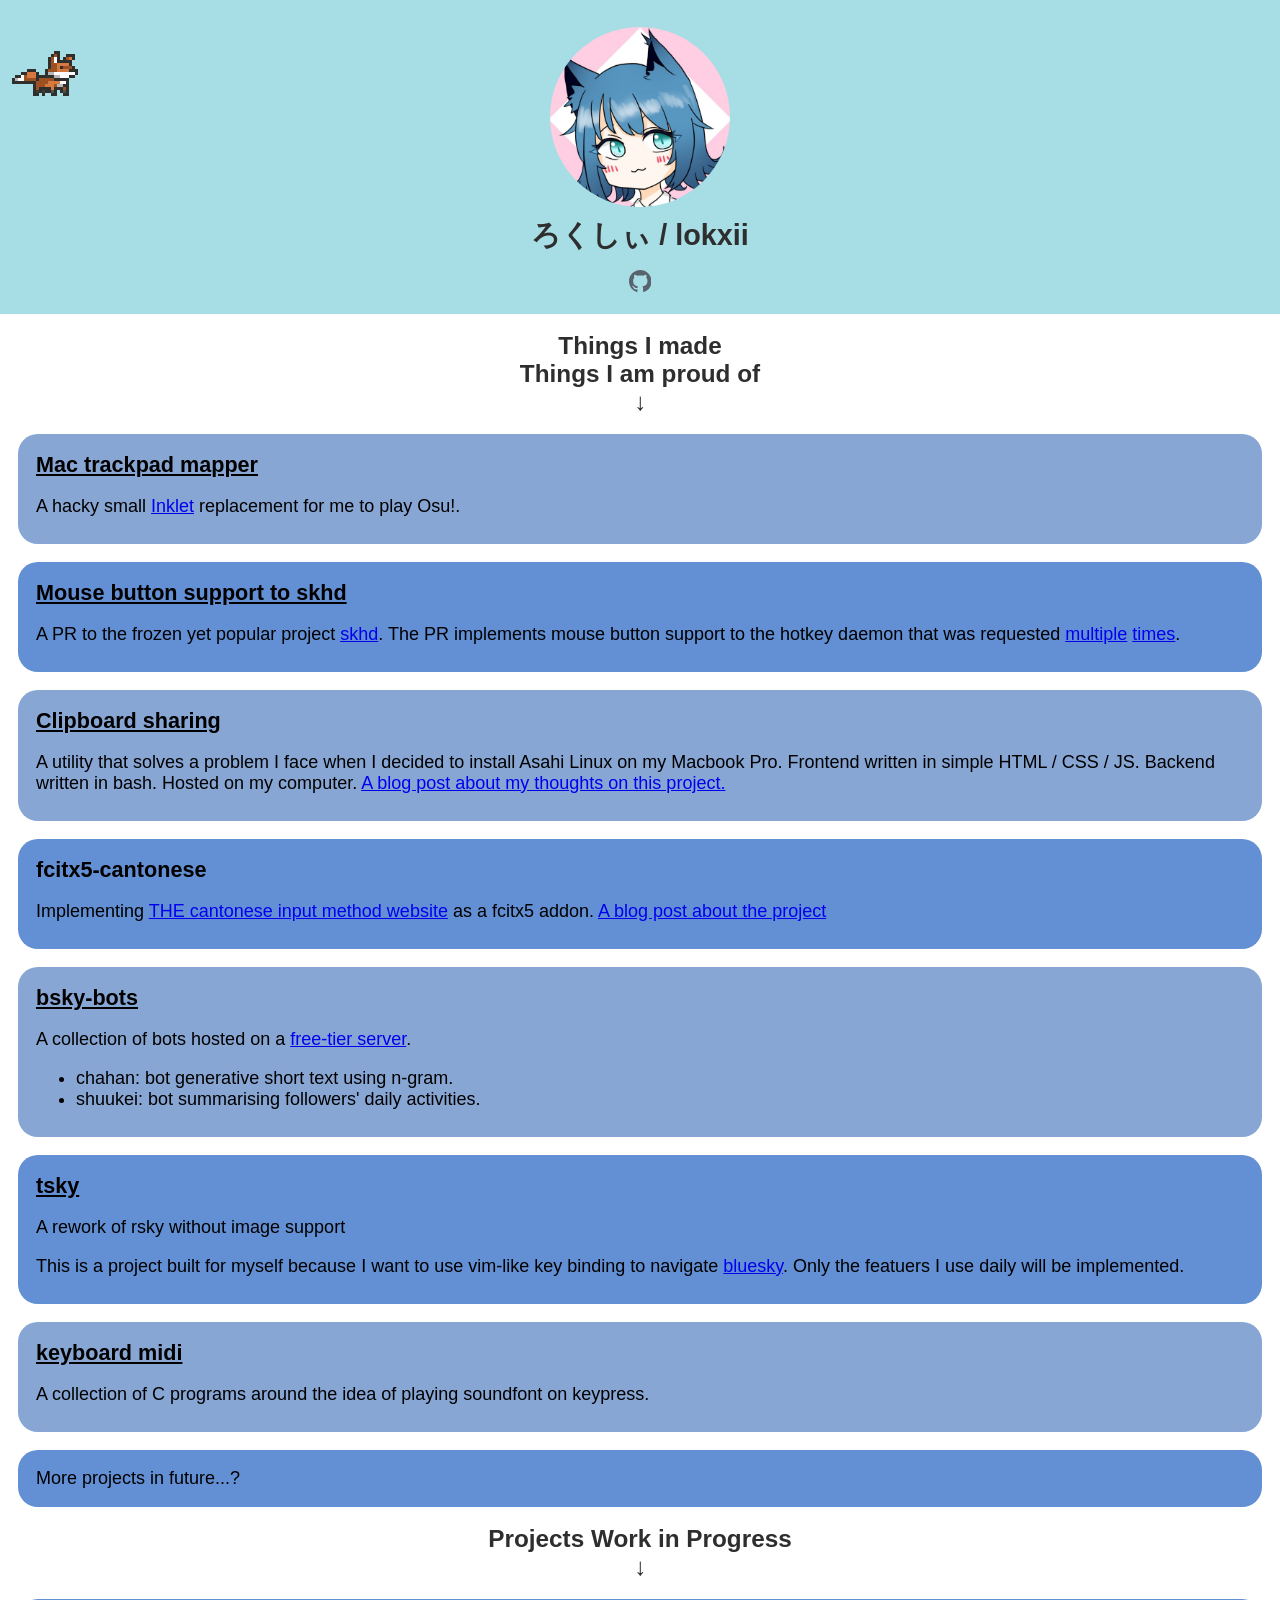
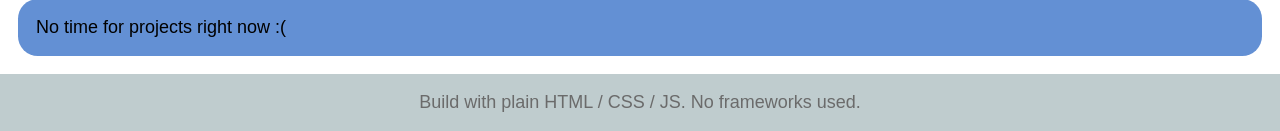
==== commit 9f90bd32: "New project" ====
--- a/index.html
+++ b/index.html
@@ -208,6 +208,19 @@
                 </div>
 
                 <div class="main-container-projects-container">
+                    <div class="main-container-projects-container-name">
+                        <a href="https://github.com/lokxii/keyboard-midi">
+                            keyboard midi
+                        </a>
+                    </div>
+                    <div class="main-container-projects-container-content">
+                        <p>
+                            A collection of C programs around the idea of playing soundfont on keypress.
+                        </p>
+                    </div>
+                </div>
+
+                <div class="main-container-projects-container-alt">
                     <div class="main-container-projects-last">
                         More projects in future...?
                     </div>
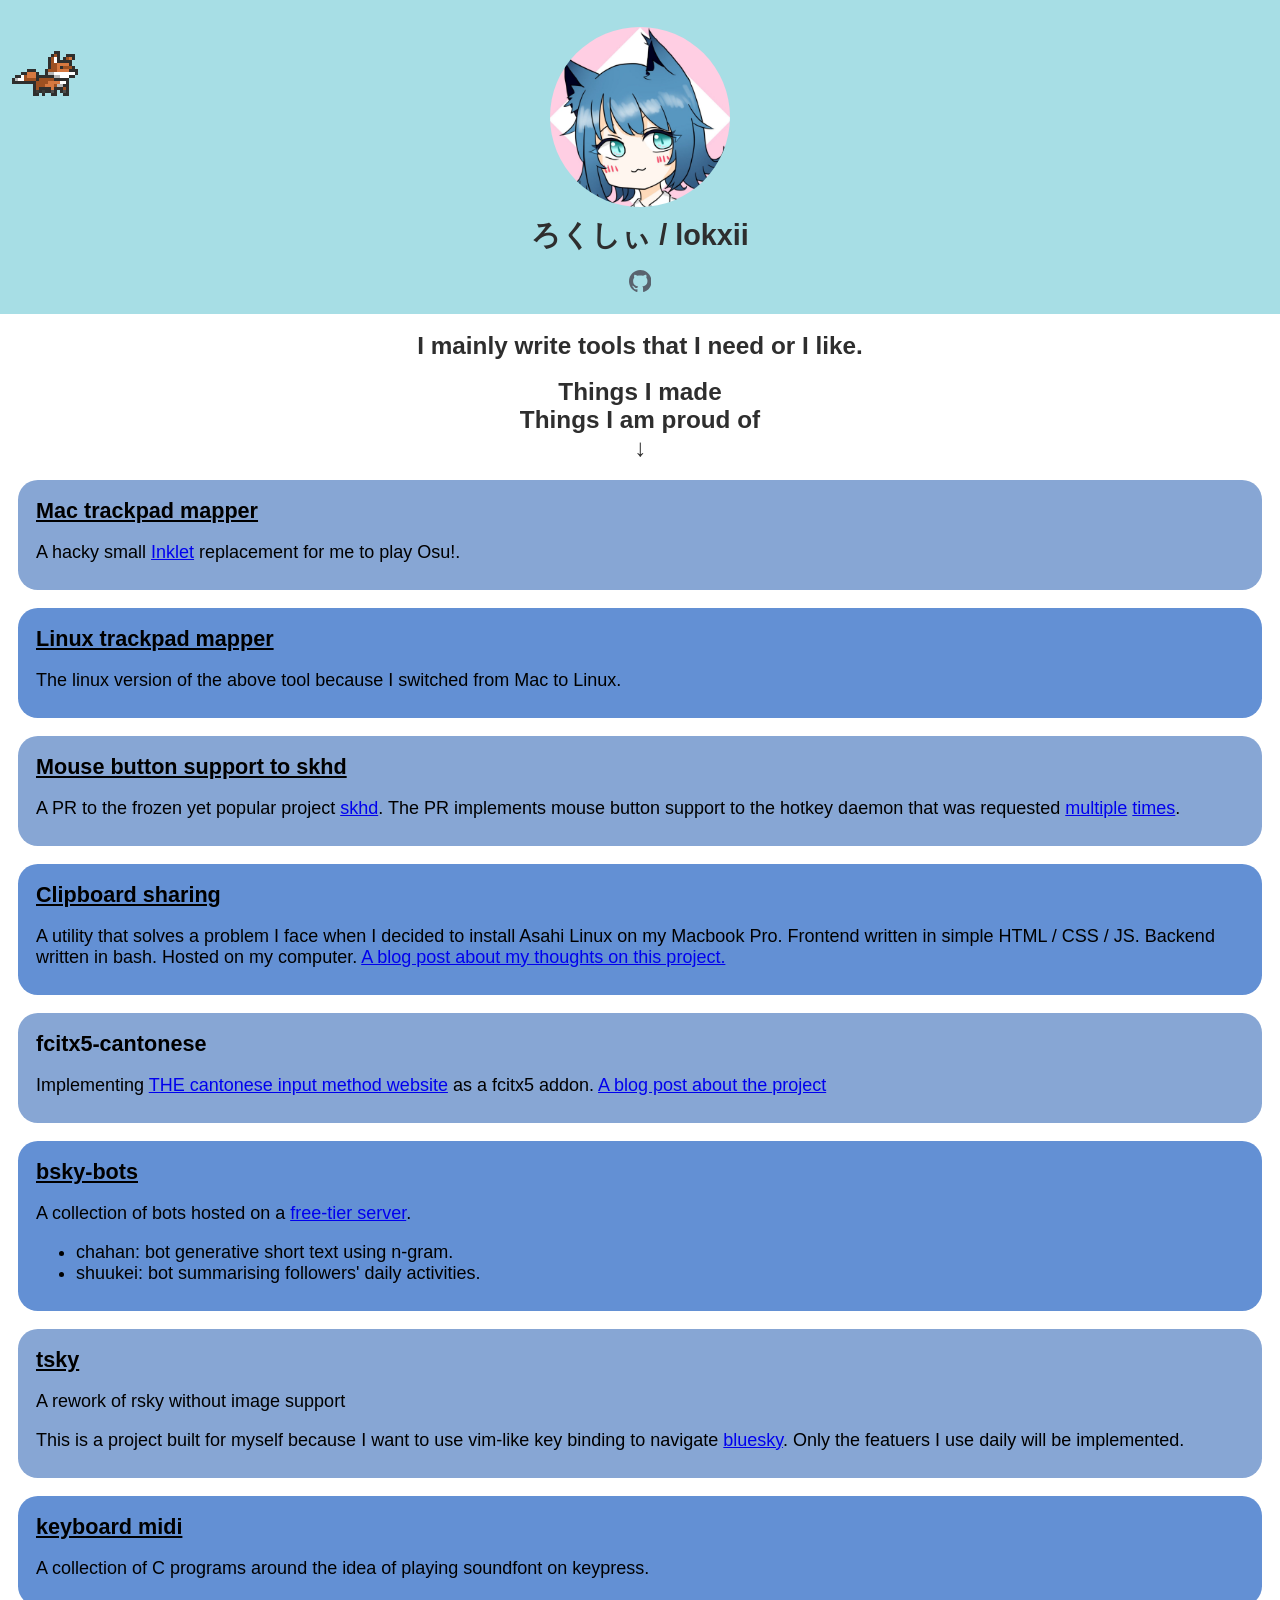
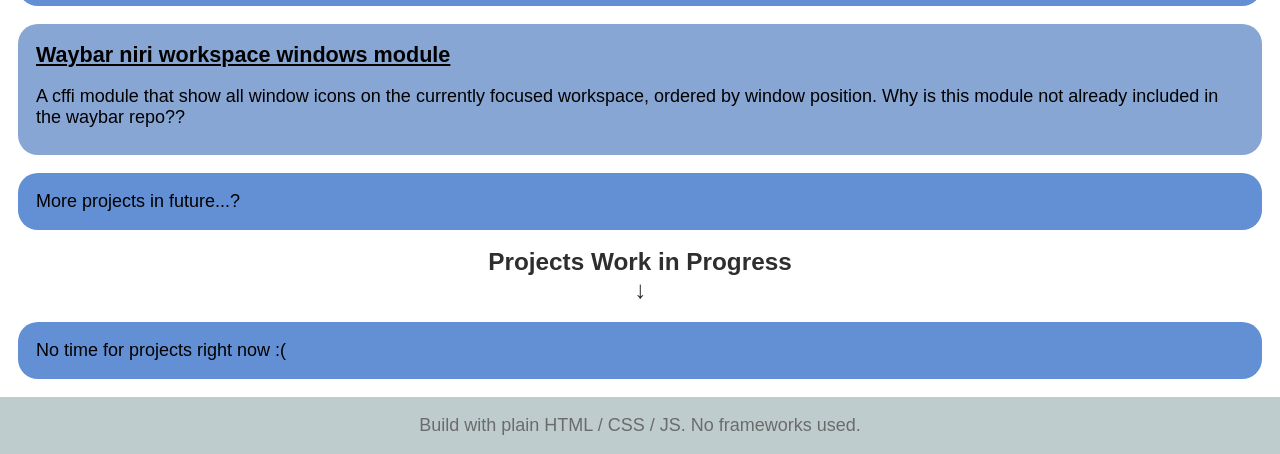
==== commit 8e4ddfa8: "Add projects" ====
--- a/index.html
+++ b/index.html
@@ -117,6 +117,7 @@
             </div>
         </div>
         <div class="main-container">
+            <div class="main-container-title">I mainly write tools that I need or I like.</div>
             <div class="main-container-title">Things I made<br>Things I am proud of<br>↓</div>
             <div class="main-container-projects">
 
@@ -135,6 +136,19 @@
 
                 <div class="main-container-projects-container-alt">
                     <div class="main-container-projects-container-name">
+                        <a href="https://github.com/lokxii/Linux-Trackpad-Mapper">
+                            Linux trackpad mapper
+                        </a>
+                    </div>
+                    <div class="main-container-projects-container-content">
+                        <p>
+                            The linux version of the above tool because I switched from Mac to Linux.
+                        </p>
+                    </div>
+                </div>
+
+                <div class="main-container-projects-container">
+                    <div class="main-container-projects-container-name">
                         <a href="https://github.com/koekeishiya/skhd/pull/269">
                             Mouse button support to skhd
                         </a>
@@ -146,7 +160,7 @@
                     </div>
                 </div>
 
-                <div class="main-container-projects-container">
+                <div class="main-container-projects-container-alt">
                     <div class="main-container-projects-container-name">
                         <a href="https://github.com/lokxii/clipboard-server">
                             Clipboard sharing
@@ -159,7 +173,7 @@
                     </div>
                 </div>
 
-                <div class="main-container-projects-container-alt">
+                <div class="main-container-projects-container">
                     <div class="main-container-projects-container-name">
                         fcitx5-cantonese
                     </div>
@@ -173,7 +187,7 @@
                     </div>
                 </div>
 
-                <div class="main-container-projects-container">
+                <div class="main-container-projects-container-alt">
                     <div class="main-container-projects-container-name">
                         <a href="https://github.com/lokxii/bsky_bots">
                             bsky-bots
@@ -190,7 +204,7 @@
                     </div>
                 </div>
 
-                <div class="main-container-projects-container-alt">
+                <div class="main-container-projects-container">
                     <div class="main-container-projects-container-name">
                         <a href="https://github.com/lokxii/tsky">
                             tsky
@@ -207,7 +221,7 @@
                     </div>
                 </div>
 
-                <div class="main-container-projects-container">
+                <div class="main-container-projects-container-alt">
                     <div class="main-container-projects-container-name">
                         <a href="https://github.com/lokxii/keyboard-midi">
                             keyboard midi
@@ -216,6 +230,20 @@
                     <div class="main-container-projects-container-content">
                         <p>
                             A collection of C programs around the idea of playing soundfont on keypress.
+                        </p>
+                    </div>
+                </div>
+
+                <div class="main-container-projects-container">
+                    <div class="main-container-projects-container-name">
+                        <a href="https://github.com/lokxii/waybar-niri-workspace-windows">
+                            Waybar niri workspace windows module
+                        </a>
+                    </div>
+                    <div class="main-container-projects-container-content">
+                        <p>
+                            A cffi module that show all window icons on the currently focused workspace, ordered by window position.
+                            Why is this module not already included in the waybar repo??
                         </p>
                     </div>
                 </div>
